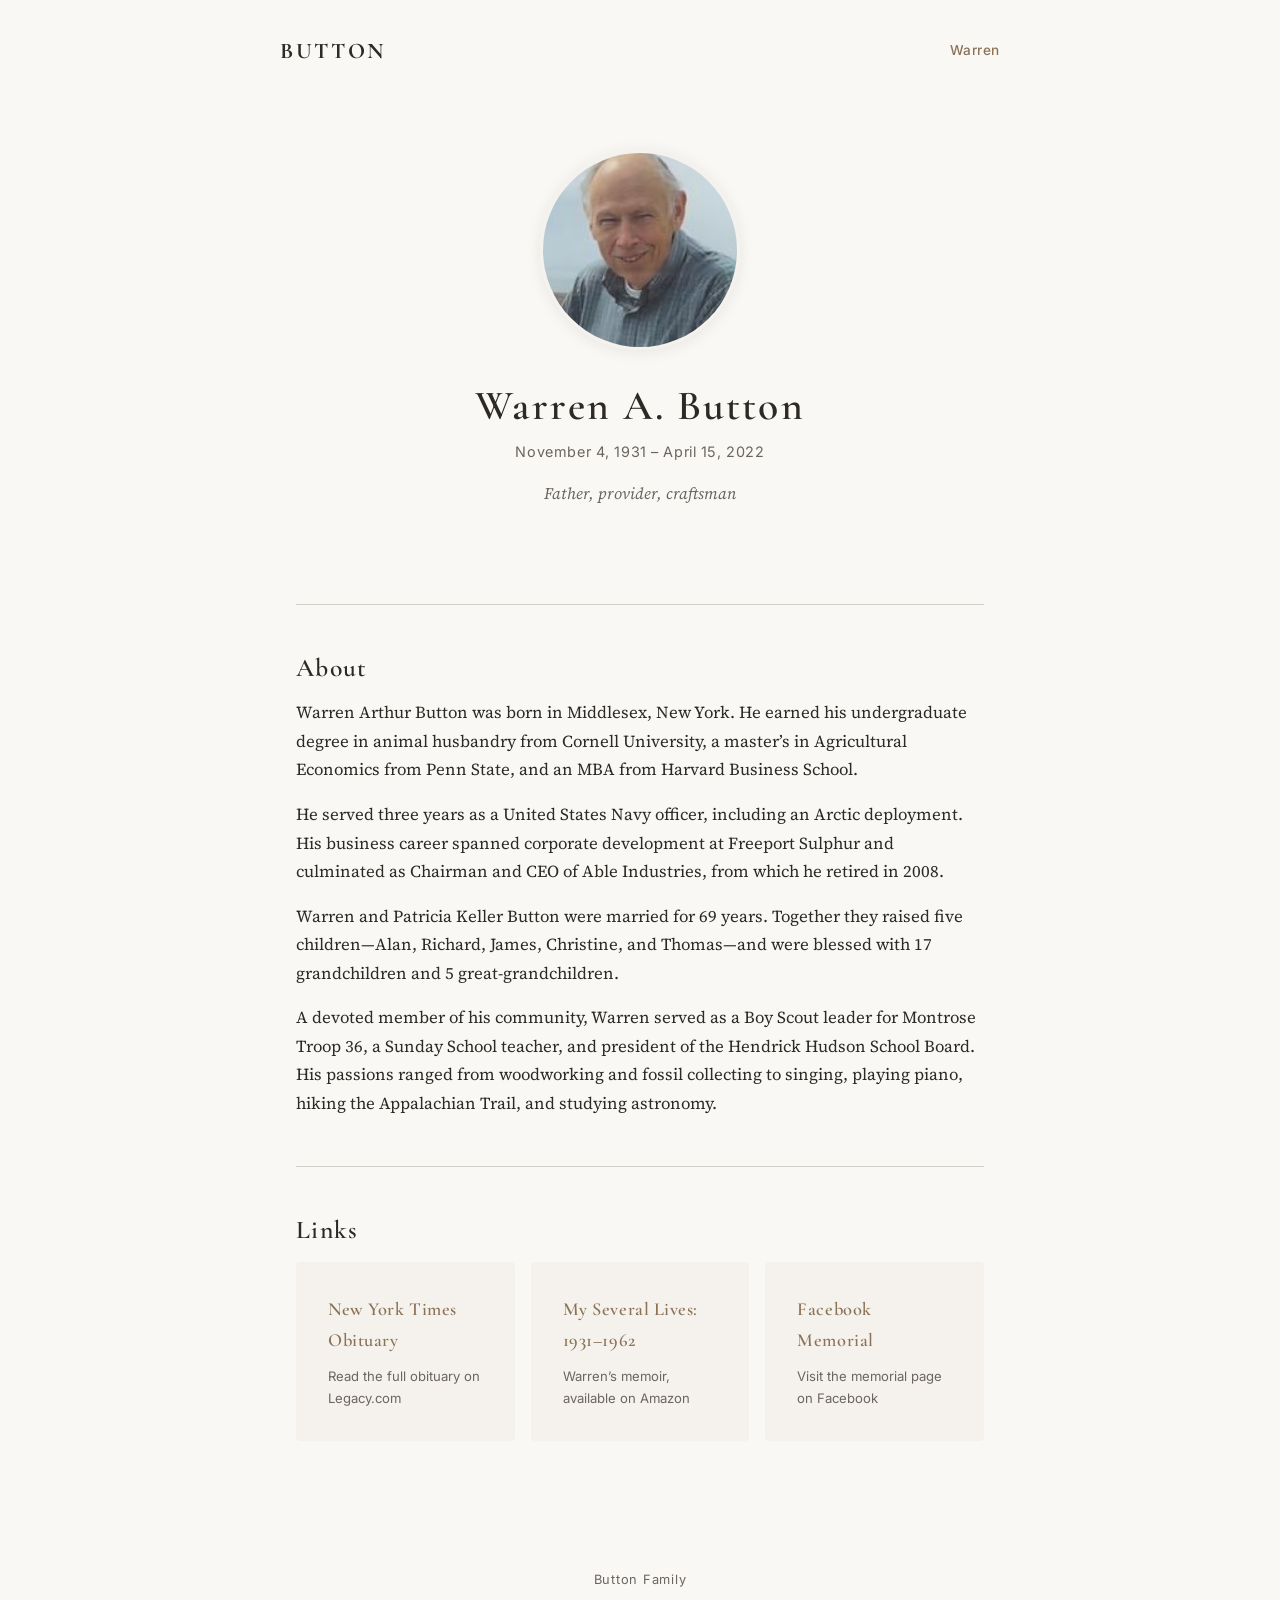
==== legacy/warren-button/index.html @ f3e387bc "Convert from SPA to multi-page app Warren's page now lives at /legacy/warren-button/ instead of a ha" ====
<!DOCTYPE html>
<html lang="en">
<head>
  <meta charset="UTF-8">
  <meta name="viewport" content="width=device-width, initial-scale=1.0">
  <title>Warren A. Button — The Button Family</title>
  <link rel="preconnect" href="https://fonts.googleapis.com">
  <link rel="preconnect" href="https://fonts.gstatic.com" crossorigin>
  <link href="https://fonts.googleapis.com/css2?family=Cormorant+Garamond:ital,wght@0,400;0,600;0,700;1,400&family=Inter:wght@400;500&family=Source+Serif+4:ital,wght@0,400;0,600;1,400&display=swap" rel="stylesheet">
  <link rel="stylesheet" href="../../style.css">
</head>
<body>
  <header class="site-header">
    <a href="../../" class="site-title">Button</a>
    <nav id="site-nav"></nav>
  </header>

  <main class="page-content">
    <article class="member-page" data-type="memorial">

      <header class="member-hero">
        <img src="../../images/warren-button/portrait.jpg" alt="Warren A. Button" class="member-portrait">
        <h1 class="member-hero-name">Warren A. Button</h1>
        <p class="member-hero-dates">November 4, 1931 &ndash; April 15, 2022</p>
        <p class="member-hero-tagline">Father, provider, craftsman</p>
      </header>

      <hr class="section-rule">

      <section class="member-section">
        <h2>About</h2>
        <p>Warren Arthur Button was born in Middlesex, New York. He earned his undergraduate degree in animal husbandry from Cornell University, a master&rsquo;s in Agricultural Economics from Penn State, and an MBA from Harvard Business School.</p>
        <p>He served three years as a United States Navy officer, including an Arctic deployment. His business career spanned corporate development at Freeport Sulphur and culminated as Chairman and CEO of Able Industries, from which he retired in 2008.</p>
        <p>Warren and Patricia Keller Button were married for 69 years. Together they raised five children&mdash;Alan, Richard, James, Christine, and Thomas&mdash;and were blessed with 17 grandchildren and 5 great-grandchildren.</p>
        <p>A devoted member of his community, Warren served as a Boy Scout leader for Montrose Troop 36, a Sunday School teacher, and president of the Hendrick Hudson School Board. His passions ranged from woodworking and fossil collecting to singing, playing piano, hiking the Appalachian Trail, and studying astronomy.</p>
      </section>

      <hr class="section-rule">

      <section class="member-section">
        <h2>Links</h2>
        <div class="link-cards">
          <a href="https://www.legacy.com/us/obituaries/nytimes/name/warren-button-obituary?id=34361303" class="link-card" target="_blank" rel="noopener">
            <span class="link-card-title">New York Times Obituary</span>
            <span class="link-card-desc">Read the full obituary on Legacy.com</span>
          </a>
          <a href="https://a.co/d/06lD1Mb5" class="link-card" target="_blank" rel="noopener">
            <span class="link-card-title">My Several Lives: 1931&ndash;1962</span>
            <span class="link-card-desc">Warren&rsquo;s memoir, available on Amazon</span>
          </a>
          <a href="https://www.facebook.com/WarrenAButton" class="link-card" target="_blank" rel="noopener">
            <span class="link-card-title">Facebook Memorial</span>
            <span class="link-card-desc">Visit the memorial page on Facebook</span>
          </a>
        </div>
      </section>

    </article>
  </main>

  <footer class="site-footer">
    <p>Button Family</p>
  </footer>

  <script>window.SITE_ROOT = '../..';</script>
  <script src="../../app.js"></script>
  <script data-goatcounter="https://button-family.goatcounter.com/count"
          async src="//gc.zgo.at/count.js"></script>
</body>
</html>
---- style.css ----
/* ── Custom Properties ─────────────────────────────── */

:root {
  --color-cream: #FAF8F5;
  --color-warm-white: #F5F2ED;
  --color-text: #2D2A26;
  --color-text-light: #6B6560;
  --color-bronze: #8B7355;
  --color-sage: #5C6B5E;
  --color-rule: #D4CFC8;

  --font-heading: 'Cormorant Garamond', Georgia, serif;
  --font-body: 'Source Serif 4', Georgia, serif;
  --font-ui: 'Inter', system-ui, sans-serif;

  --content-width: 720px;
  --spacing-xs: 0.5rem;
  --spacing-sm: 1rem;
  --spacing-md: 2rem;
  --spacing-lg: 3rem;
  --spacing-xl: 5rem;
}

/* ── Reset ────────────────────────────────────────── */

*, *::before, *::after {
  margin: 0;
  padding: 0;
  box-sizing: border-box;
}

/* ── Base ─────────────────────────────────────────── */

html {
  scroll-behavior: smooth;
}

body {
  font-family: var(--font-body);
  font-size: 1.05rem;
  line-height: 1.7;
  color: var(--color-text);
  background: var(--color-cream);
  -webkit-font-smoothing: antialiased;
}

a {
  color: var(--color-bronze);
  text-decoration: none;
  transition: color 0.2s;
}

a:hover {
  color: var(--color-sage);
}

img {
  max-width: 100%;
  height: auto;
  display: block;
}

h1, h2, h3 {
  font-family: var(--font-heading);
  font-weight: 600;
  letter-spacing: 0.05em;
  line-height: 1.2;
  color: var(--color-text);
}

h2 {
  font-size: 1.6rem;
  margin-bottom: var(--spacing-sm);
}

p + p {
  margin-top: var(--spacing-sm);
}

/* ── Site Header ──────────────────────────────────── */

.site-header {
  display: flex;
  align-items: center;
  justify-content: space-between;
  max-width: var(--content-width);
  margin: 0 auto;
  padding: var(--spacing-md) var(--spacing-sm);
}

.site-title {
  font-family: var(--font-heading);
  font-size: 1.4rem;
  font-weight: 700;
  letter-spacing: 0.12em;
  text-transform: uppercase;
  color: var(--color-text);
}

.site-title:hover {
  color: var(--color-bronze);
}

#site-nav {
  display: flex;
  gap: var(--spacing-md);
}

.nav-link {
  font-family: var(--font-ui);
  font-size: 0.85rem;
  font-weight: 500;
  letter-spacing: 0.04em;
  color: var(--color-text-light);
  transition: color 0.2s;
}

.nav-link:hover,
.nav-link.active {
  color: var(--color-bronze);
}

/* ── Page Content ─────────────────────────────────── */

.page-content {
  max-width: var(--content-width);
  margin: 0 auto;
  padding: 0 var(--spacing-sm);
  min-height: 60vh;
}

/* ── Footer ───────────────────────────────────────── */

.site-footer {
  max-width: var(--content-width);
  margin: 0 auto;
  padding: var(--spacing-xl) var(--spacing-sm) var(--spacing-lg);
  text-align: center;
}

.site-footer p {
  font-family: var(--font-ui);
  font-size: 0.8rem;
  color: var(--color-text-light);
  letter-spacing: 0.06em;
}

/* ── Hero (Landing) ───────────────────────────────── */

.hero {
  display: flex;
  flex-direction: column;
  align-items: center;
  justify-content: center;
  min-height: 70vh;
  text-align: center;
  padding: var(--spacing-xl) 0;
}

.hero-title {
  font-family: var(--font-heading);
  font-size: clamp(3rem, 10vw, 6rem);
  font-weight: 400;
  letter-spacing: 0.2em;
  text-transform: uppercase;
  color: var(--color-text);
}

.hero-rule {
  width: 60px;
  border: none;
  border-top: 1px solid var(--color-rule);
  margin: var(--spacing-md) 0;
}

.hero-tagline {
  font-family: var(--font-ui);
  font-size: 0.9rem;
  color: var(--color-text-light);
  letter-spacing: 0.1em;
  text-transform: uppercase;
}

.scroll-indicator {
  position: absolute;
  bottom: var(--spacing-md);
  color: var(--color-text-light);
  animation: bounce 2.5s ease infinite;
}

@keyframes bounce {
  0%, 100% { transform: translateY(0); opacity: 0.4; }
  50% { transform: translateY(8px); opacity: 0.8; }
}

/* ── Member Grid (Landing) ────────────────────────── */

.members-section {
  padding: var(--spacing-lg) 0 var(--spacing-xl);
}

.section-heading {
  font-size: 1.1rem;
  font-weight: 600;
  letter-spacing: 0.12em;
  text-transform: uppercase;
  color: var(--color-text-light);
  margin-bottom: var(--spacing-md);
}

.member-grid {
  display: grid;
  grid-template-columns: 1fr;
  gap: var(--spacing-sm);
}

.member-card {
  display: flex;
  flex-direction: column;
  background: var(--color-warm-white);
  padding: var(--spacing-md);
  border-radius: 4px;
  text-decoration: none;
  transition: background 0.2s, box-shadow 0.2s;
}

.member-card:hover {
  background: #EFECE6;
  box-shadow: 0 2px 12px rgba(0, 0, 0, 0.06);
}

.member-name {
  font-size: 1.3rem;
  font-weight: 600;
  margin-bottom: var(--spacing-xs);
}

.member-years {
  font-family: var(--font-ui);
  font-size: 0.8rem;
  color: var(--color-text-light);
  letter-spacing: 0.04em;
  margin-bottom: var(--spacing-xs);
}

.member-tagline {
  font-size: 0.95rem;
  color: var(--color-text-light);
}

/* ── Section Rule ─────────────────────────────────── */

.section-rule {
  border: none;
  border-top: 1px solid var(--color-rule);
  margin: var(--spacing-lg) 0;
}

/* ── Member Page ──────────────────────────────────── */

.member-page {
  padding-bottom: var(--spacing-lg);
}

.member-hero {
  text-align: center;
  padding: var(--spacing-lg) 0;
}

.member-portrait {
  width: 160px;
  height: 160px;
  border-radius: 50%;
  object-fit: cover;
  margin: 0 auto var(--spacing-md);
  border: 3px solid var(--color-warm-white);
  box-shadow: 0 2px 16px rgba(0, 0, 0, 0.08);
}

.member-hero-name {
  font-size: clamp(1.8rem, 5vw, 2.6rem);
  font-weight: 600;
  letter-spacing: 0.05em;
  margin-bottom: var(--spacing-xs);
}

.member-hero-dates {
  font-family: var(--font-ui);
  font-size: 0.9rem;
  color: var(--color-text-light);
  letter-spacing: 0.04em;
  margin-bottom: var(--spacing-xs);
}

.member-hero-tagline {
  font-family: var(--font-body);
  font-size: 1rem;
  color: var(--color-text-light);
  font-style: italic;
}

/* ── Member Sections ──────────────────────────────── */

.member-section {
  padding: 0;
}

.member-section h2 {
  color: var(--color-text);
}

.member-section p {
  color: var(--color-text);
}

/* ── Link Cards ───────────────────────────────────── */

.link-cards {
  display: grid;
  grid-template-columns: 1fr;
  gap: var(--spacing-sm);
}

.link-card {
  display: flex;
  flex-direction: column;
  background: var(--color-warm-white);
  padding: var(--spacing-md);
  border-radius: 4px;
  transition: background 0.2s, box-shadow 0.2s;
}

.link-card:hover {
  background: #EFECE6;
  box-shadow: 0 2px 12px rgba(0, 0, 0, 0.06);
}

.link-card-title {
  font-family: var(--font-heading);
  font-size: 1.15rem;
  font-weight: 600;
  letter-spacing: 0.03em;
  color: var(--color-bronze);
  margin-bottom: var(--spacing-xs);
}

.link-card-desc {
  font-family: var(--font-ui);
  font-size: 0.82rem;
  color: var(--color-text-light);
}

/* ── Memorial muted tone ──────────────────────────── */

.member-page[data-type="memorial"] .member-hero-tagline {
  color: var(--color-text-light);
}

/* ── Not Found ────────────────────────────────────── */

.not-found {
  text-align: center;
  padding: var(--spacing-xl) 0;
}

.not-found h2 {
  margin-bottom: var(--spacing-sm);
}

/* ── Responsive ───────────────────────────────────── */

@media (min-width: 640px) {
  .member-grid {
    grid-template-columns: repeat(2, 1fr);
  }

  .link-cards {
    grid-template-columns: repeat(2, 1fr);
  }

  .member-portrait {
    width: 180px;
    height: 180px;
  }
}

@media (min-width: 960px) {
  .member-grid {
    grid-template-columns: repeat(3, 1fr);
  }

  .link-cards {
    grid-template-columns: repeat(3, 1fr);
  }

  .member-portrait {
    width: 200px;
    height: 200px;
  }

  .site-header {
    padding: var(--spacing-md) 0;
  }
}
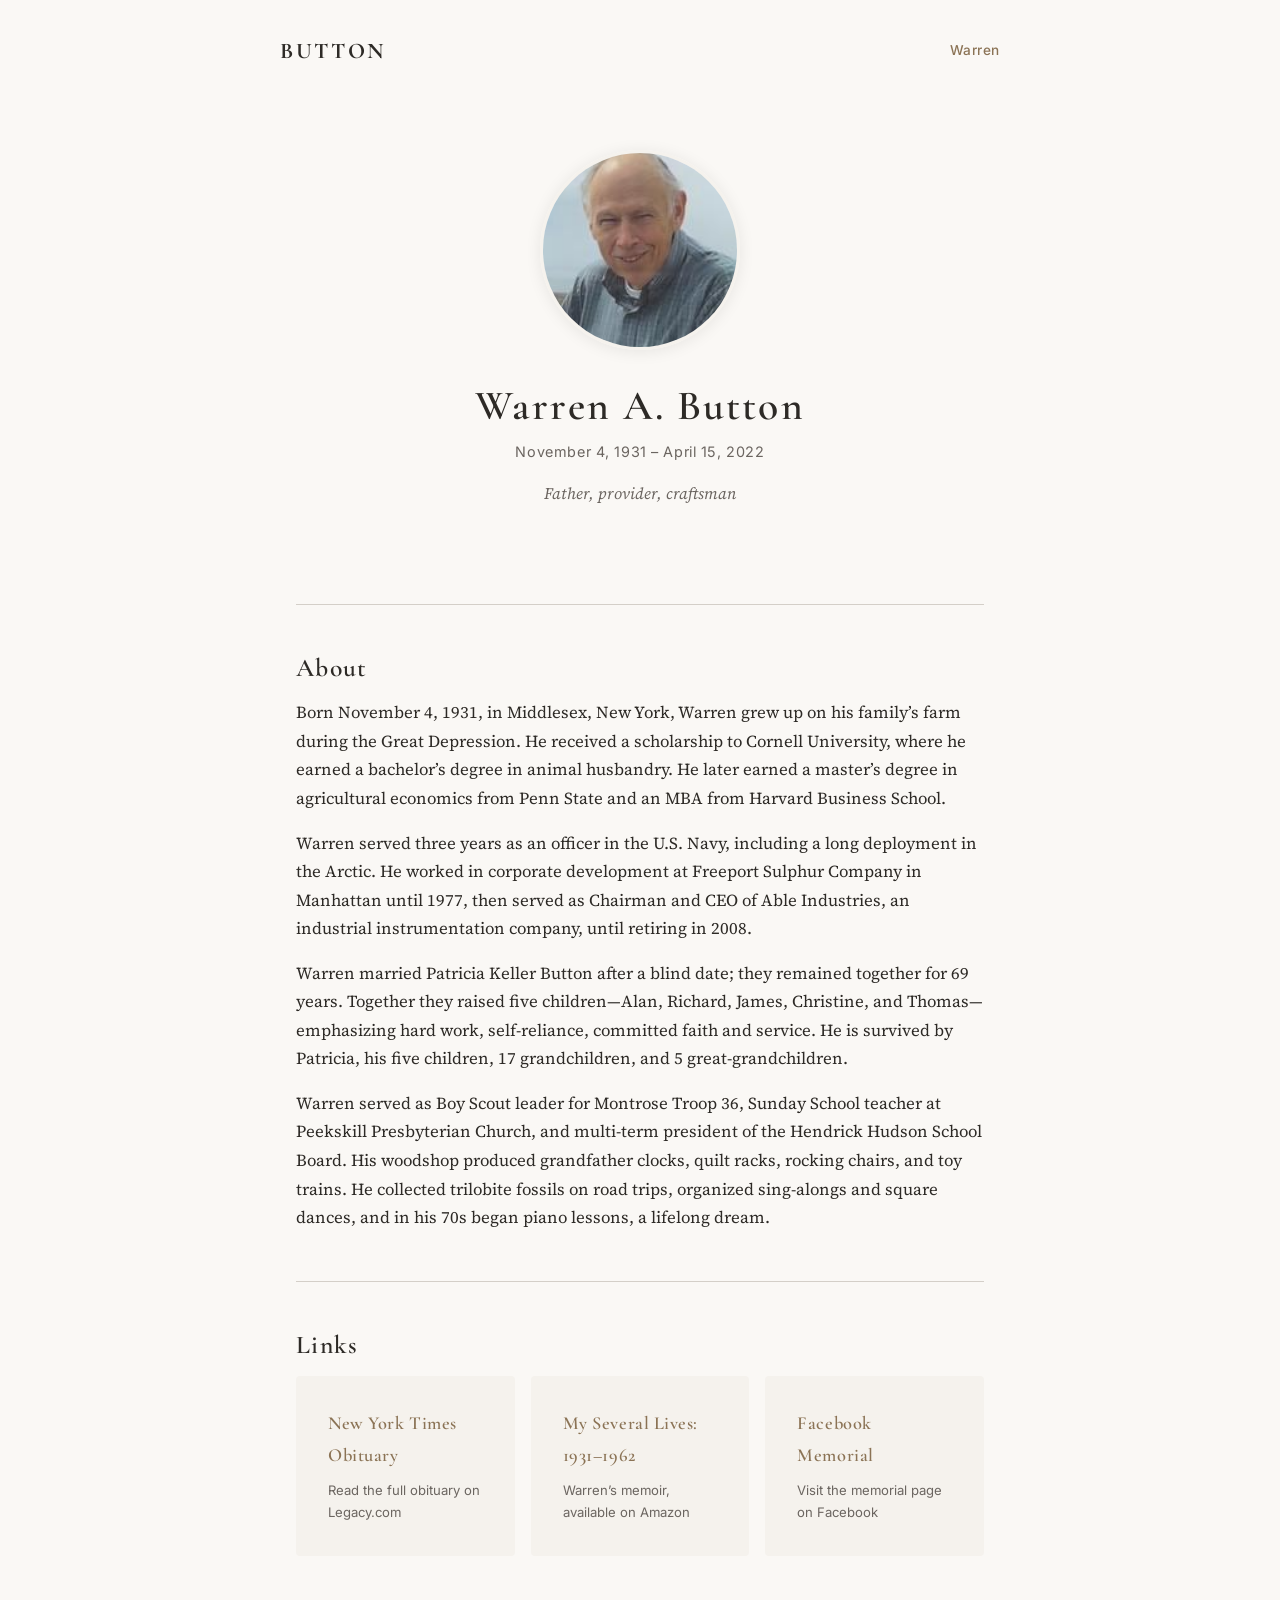
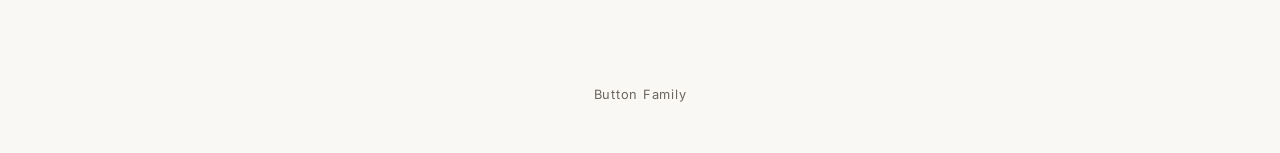
==== commit c4584a5f: "Update Warren's bio to match obituary text Remove "Arthur" from bio, pull details directly from the " ====
--- a/legacy/warren-button/index.html
+++ b/legacy/warren-button/index.html
@@ -29,10 +29,10 @@
 
       <section class="member-section">
         <h2>About</h2>
-        <p>Warren Arthur Button was born in Middlesex, New York. He earned his undergraduate degree in animal husbandry from Cornell University, a master&rsquo;s in Agricultural Economics from Penn State, and an MBA from Harvard Business School.</p>
-        <p>He served three years as a United States Navy officer, including an Arctic deployment. His business career spanned corporate development at Freeport Sulphur and culminated as Chairman and CEO of Able Industries, from which he retired in 2008.</p>
-        <p>Warren and Patricia Keller Button were married for 69 years. Together they raised five children&mdash;Alan, Richard, James, Christine, and Thomas&mdash;and were blessed with 17 grandchildren and 5 great-grandchildren.</p>
-        <p>A devoted member of his community, Warren served as a Boy Scout leader for Montrose Troop 36, a Sunday School teacher, and president of the Hendrick Hudson School Board. His passions ranged from woodworking and fossil collecting to singing, playing piano, hiking the Appalachian Trail, and studying astronomy.</p>
+        <p>Born November 4, 1931, in Middlesex, New York, Warren grew up on his family&rsquo;s farm during the Great Depression. He received a scholarship to Cornell University, where he earned a bachelor&rsquo;s degree in animal husbandry. He later earned a master&rsquo;s degree in agricultural economics from Penn State and an MBA from Harvard Business School.</p>
+        <p>Warren served three years as an officer in the U.S. Navy, including a long deployment in the Arctic. He worked in corporate development at Freeport Sulphur Company in Manhattan until 1977, then served as Chairman and CEO of Able Industries, an industrial instrumentation company, until retiring in 2008.</p>
+        <p>Warren married Patricia Keller Button after a blind date; they remained together for 69 years. Together they raised five children&mdash;Alan, Richard, James, Christine, and Thomas&mdash;emphasizing hard work, self-reliance, committed faith and service. He is survived by Patricia, his five children, 17 grandchildren, and 5 great-grandchildren.</p>
+        <p>Warren served as Boy Scout leader for Montrose Troop 36, Sunday School teacher at Peekskill Presbyterian Church, and multi-term president of the Hendrick Hudson School Board. His woodshop produced grandfather clocks, quilt racks, rocking chairs, and toy trains. He collected trilobite fossils on road trips, organized sing-alongs and square dances, and in his 70s began piano lessons, a lifelong dream.</p>
       </section>
 
       <hr class="section-rule">
--- a/style.css
+++ b/style.css
@@ -199,6 +199,36 @@
   padding: var(--spacing-lg) 0 var(--spacing-xl);
 }
 
+.section-link {
+  font-family: var(--font-heading);
+  font-size: 1.1rem;
+  font-weight: 600;
+  letter-spacing: 0.12em;
+  text-transform: uppercase;
+  color: var(--color-text-light);
+  transition: color 0.2s;
+}
+
+.section-link:hover {
+  color: var(--color-bronze);
+}
+
+/* ── Legacy Page Header ───────────────────────────── */
+
+.legacy-header {
+  text-align: center;
+  padding: var(--spacing-xl) 0 0;
+}
+
+.legacy-title {
+  font-family: var(--font-heading);
+  font-size: clamp(2rem, 6vw, 3.5rem);
+  font-weight: 400;
+  letter-spacing: 0.15em;
+  text-transform: uppercase;
+  color: var(--color-text);
+}
+
 .section-heading {
   font-size: 1.1rem;
   font-weight: 600;
